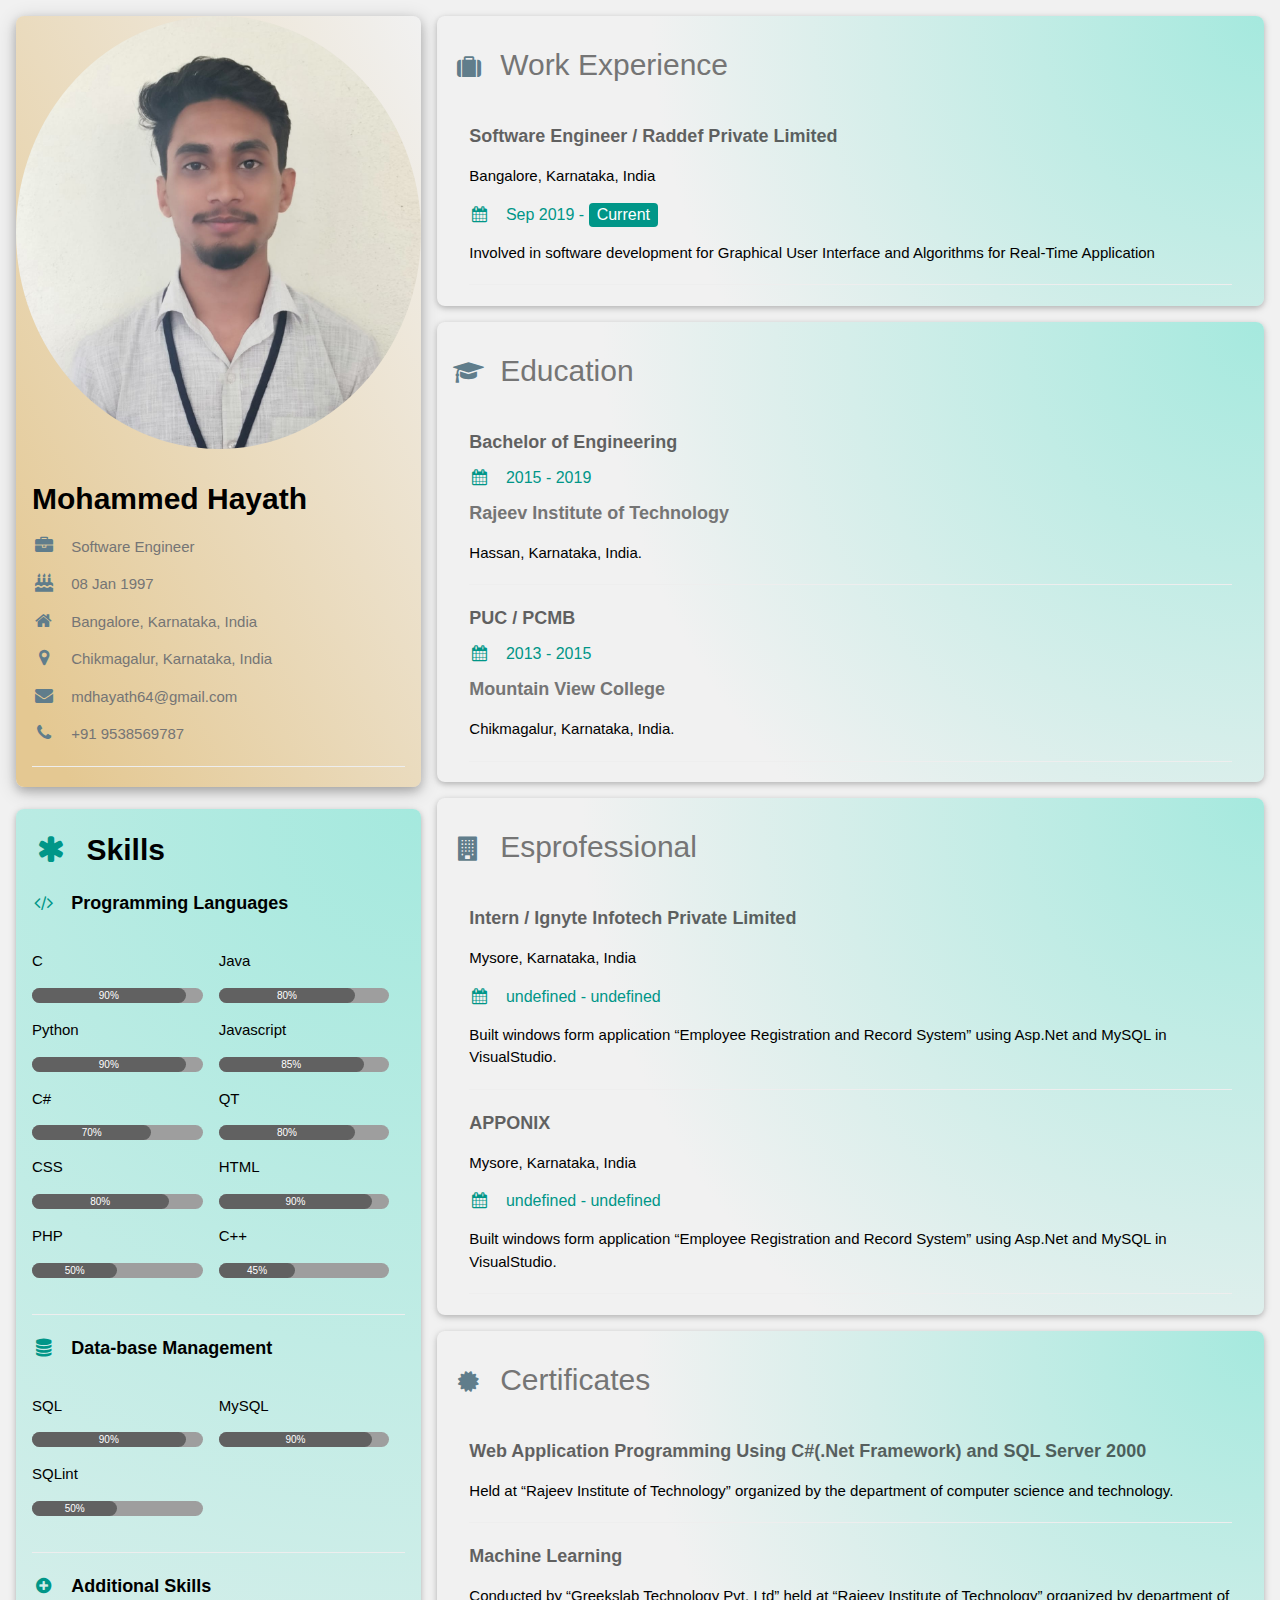
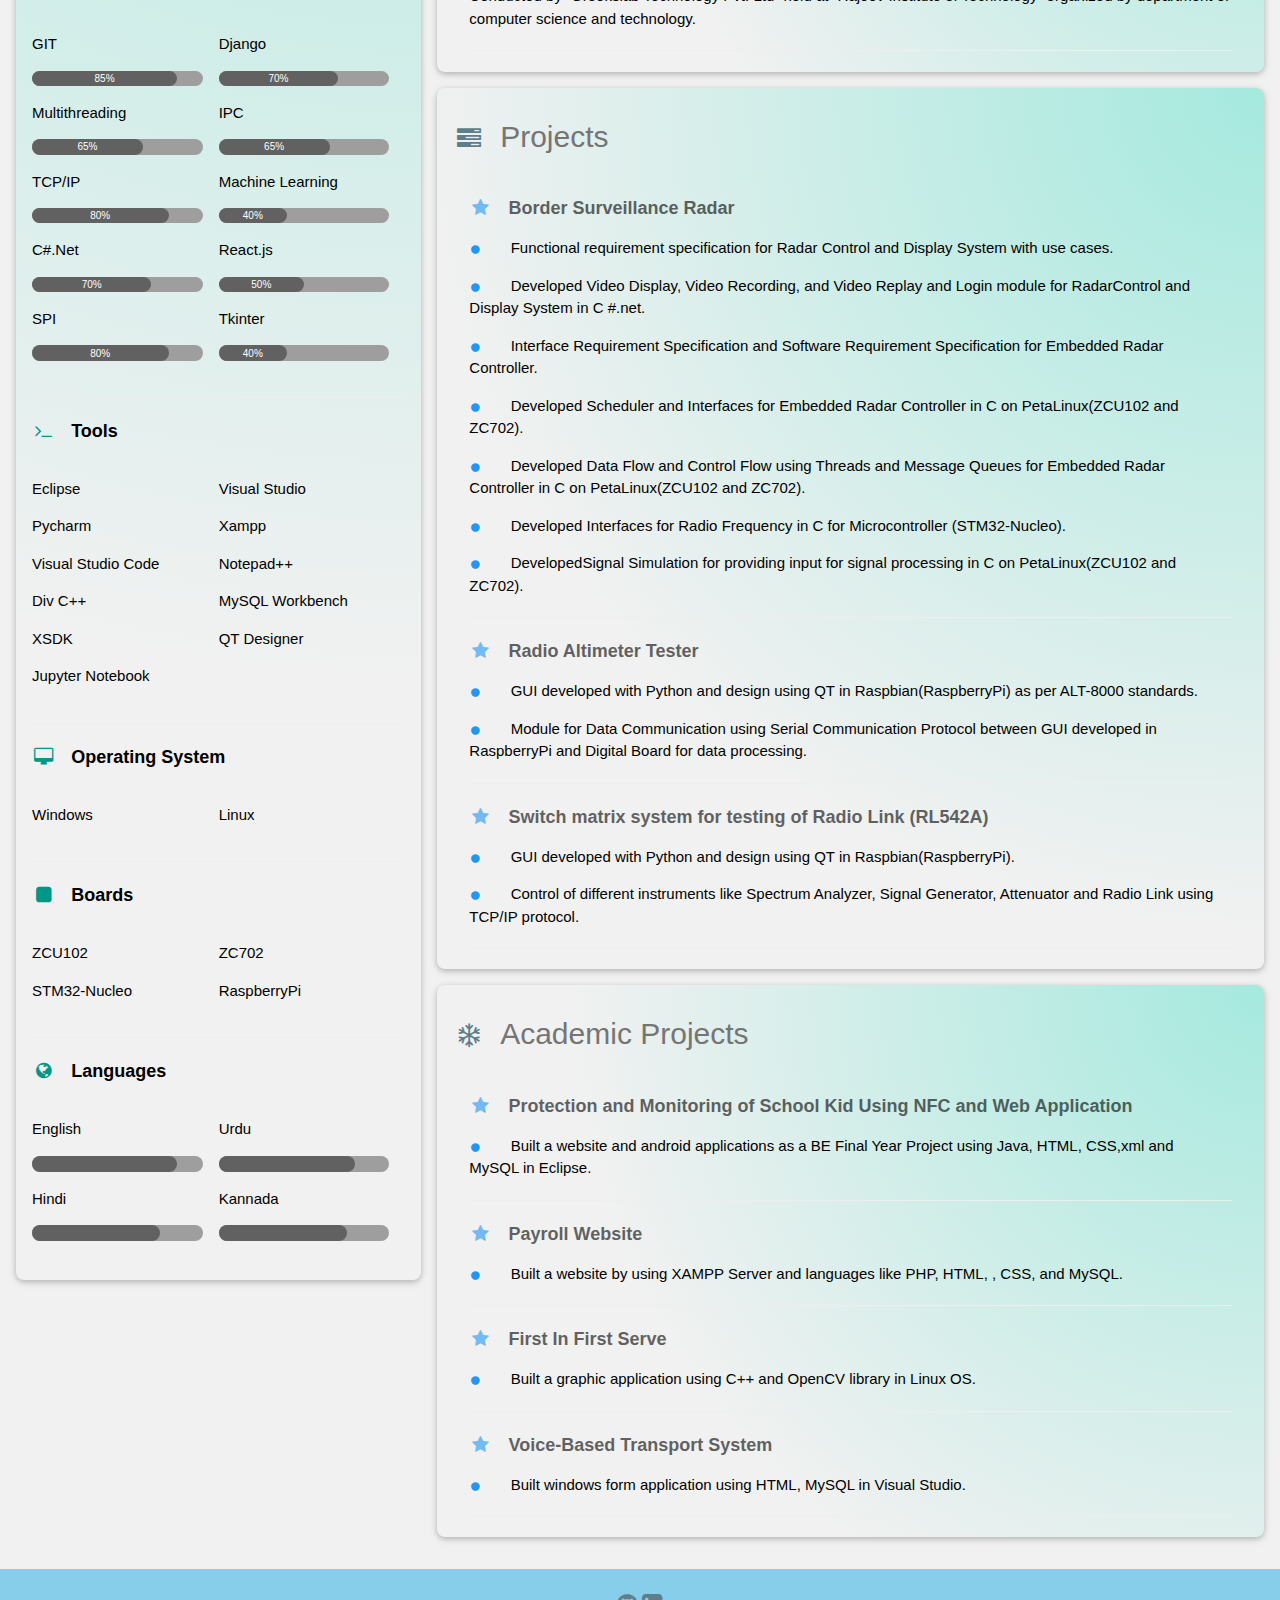
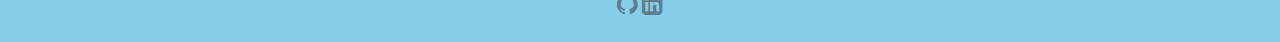
==== index.html @ 04650087 "responsive" ====
<!DOCTYPE html>
<html lang="en">
    <head>
        <title>Mohammed Hayath CV</title>
        <meta charset="UTF-8">
        <meta name="viewport" content="width=device-width, initial-scale=1">
        <link rel="stylesheet" href="https://www.w3schools.com/w3css/4/w3.css">
        <link rel='stylesheet' href='https://fonts.googleapis.com/css?family=Roboto'>
        <link rel="stylesheet" href="https://cdnjs.cloudflare.com/ajax/libs/font-awesome/4.7.0/css/font-awesome.min.css">
        <link rel="stylesheet" href="https://cdn.jsdelivr.net/npm/bootstrap@5.0.1/dist/css/bootstrap.min.css" integrity="sha384-+0n0xVW2eSR5OomGNYDnhzAbDsOXxcvSN1TPprVMTNDbiYZCxYbOOl7+AMvyTG2x" crossorigin="anonymous">
        <link href="https://cdn.jsdelivr.net/npm/bootstrap@5.0.0/dist/css/bootstrap.min.css" rel="stylesheet" integrity="sha384-wEmeIV1mKuiNpC+IOBjI7aAzPcEZeedi5yW5f2yOq55WWLwNGmvvx4Um1vskeMj0" crossorigin="anonymous">
        <script type="text/javascript" src="data.js"></script>
        <script type="text/javascript" src="cv.js"></script>
        <link rel="stylesheet" href="cv.css">
       
    </head>
    <body class="w3-light-grey">

        <!-- Page Container -->
          <div id="main-div" class="w3-content w3-margin-top" style="max-width:1400px;">
            
            <!-- The Grid -->
            <div class="w3-row-padding">
            
              <!-- Left Column -->
              <div class="w3-third ">
                    <div class="w3-round-large grad w3-text-grey w3-card-4 ">
                        <div class="w3-display-container ">
                                <img class="w3-circle" src="images/hayath.jpg" style="width:100%" alt="mohammed hayath image">
                        </div>
                        
                        <div class="w3-container w3-margin-top">
                                <div class="w3-text-black">
                                    <h2><b>Mohammed Hayath</b></h2>
                                </div>
                                
                                <p><i class="fa fa-briefcase fa-fw w3-margin-right w3-large w3-text-blue-grey"></i>Software Engineer</p>
                                <p><i class="fa fa-birthday-cake fa-fw w3-margin-right w3-large w3-text-blue-grey"></i>08 Jan 1997</p>
                                <p><i class="fa fa-home fa-fw w3-margin-right w3-large w3-text-blue-grey"></i>Bangalore, Karnataka, India</p>
                                <p><i class="fa fa-map-marker fa-fw w3-margin-right w3-large w3-text-blue-grey"></i>Chikmagalur, Karnataka, India</p>
                                <p><i class="fa fa-envelope fa-fw w3-margin-right w3-large w3-text-blue-grey"></i><a class="w3-text-grey" href = "mailto: mdhayath64@gmail.com">mdhayath64@gmail.com</a></p>
                                <p><i class="fa fa-phone fa-fw w3-margin-right w3-large w3-text-blue-grey"></i><a class="w3-text-grey" href="tel:+919538569787">+91 9538569787</a></p>
                                <hr>
                                
                                
                        </div>
                    </div>
                    <br>
                    <div class="w3-round-large w3-container w3-card grad-top-right-blue w3-margin-bottom" id="left-coloumn">
                            
                    </div>
                    
              <!-- End Left Column -->
              </div>
        
              <!-- Right Column -->
              <div id="right-column" class="w3-twothird ">

              <!-- End Right Column -->
              </div>
              
            <!-- End Grid -->
            </div>
            
            <!-- End Page Container -->
          </div>
        
          <footer class="w3-container w3-light-blue w3-center w3-margin-top">
          </br>
            <!-- <i class="fa fa-facebook-official w3-hover-opacity"></i>
            <i class="fa fa-instagram w3-hover-opacity"></i>
            <i class="fa fa-snapchat w3-hover-opacity"></i>
            <i class="fa fa-pinterest-p w3-hover-opacity"></i>
            <i class="fa fa-twitter w3-hover-opacity"></i> -->
            <a class="fa fa-github w3-hover-opacity w3-xlarge w3-text-blue-grey" href="https://github.com/mdhayath64" target="_blank"></a>
            <a class="fa fa-linkedin-square w3-hover-opacity w3-xlarge w3-text-blue-grey" href="https://www.linkedin.com/in/mdhayath64/" target="_blank"></a>
            <br>
            <br>
          </footer>
        
        </body>
</html>
---- cv.css ----
.zero-space{
  margin: 0%;
  padding: 0%;
}
.grad {
  background: linear-gradient(to top right, #e4c892 7%, rgba(255,0,0,0) 100%) no-repeat;

}
.grad-top-right-blue{
  background-image: radial-gradient(
                      circle at top right,
                      #a5e9de ,
                      rgba(255,0,0,0) 70%
                    );
}
a:link {
  text-decoration: none;
}

a:visited {
  text-decoration: none;
}

a:hover {
  text-decoration: underline;
  opacity: 55%;
}

a:active {
  text-decoration: underline;
}
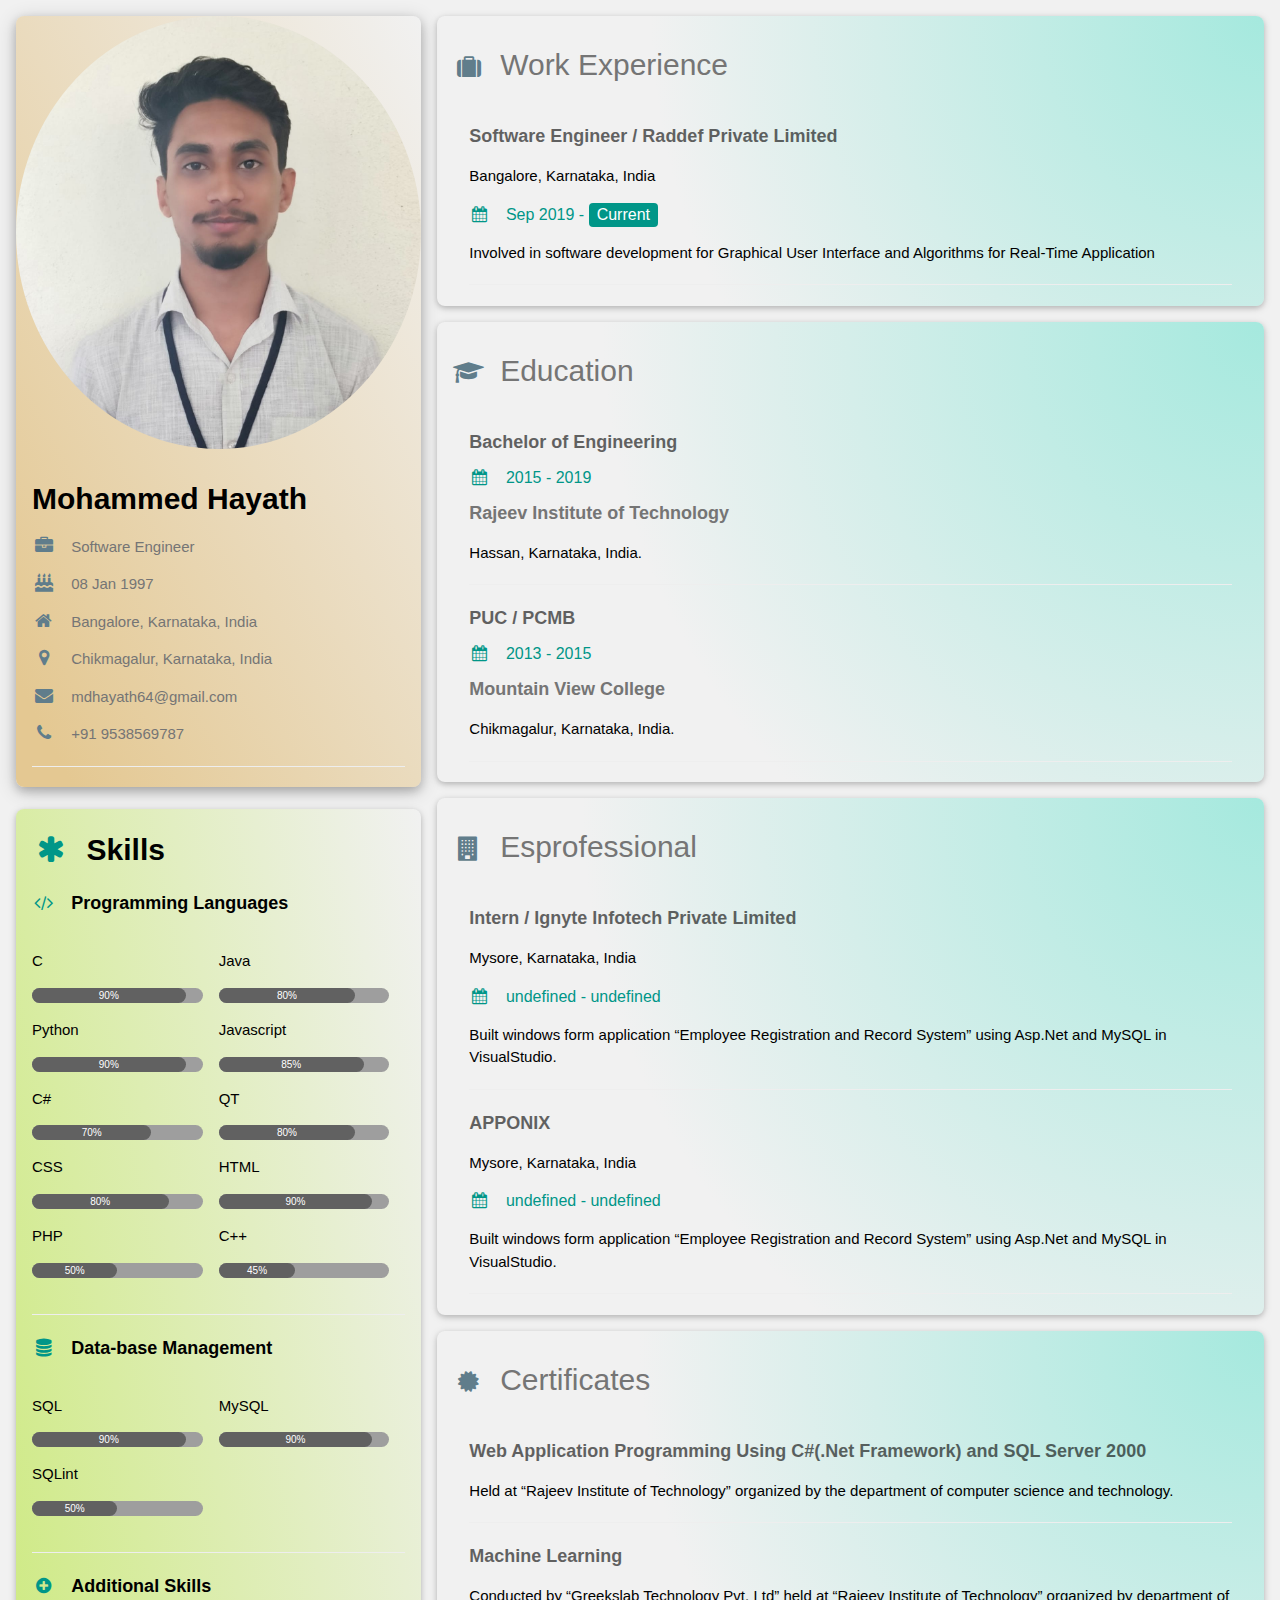
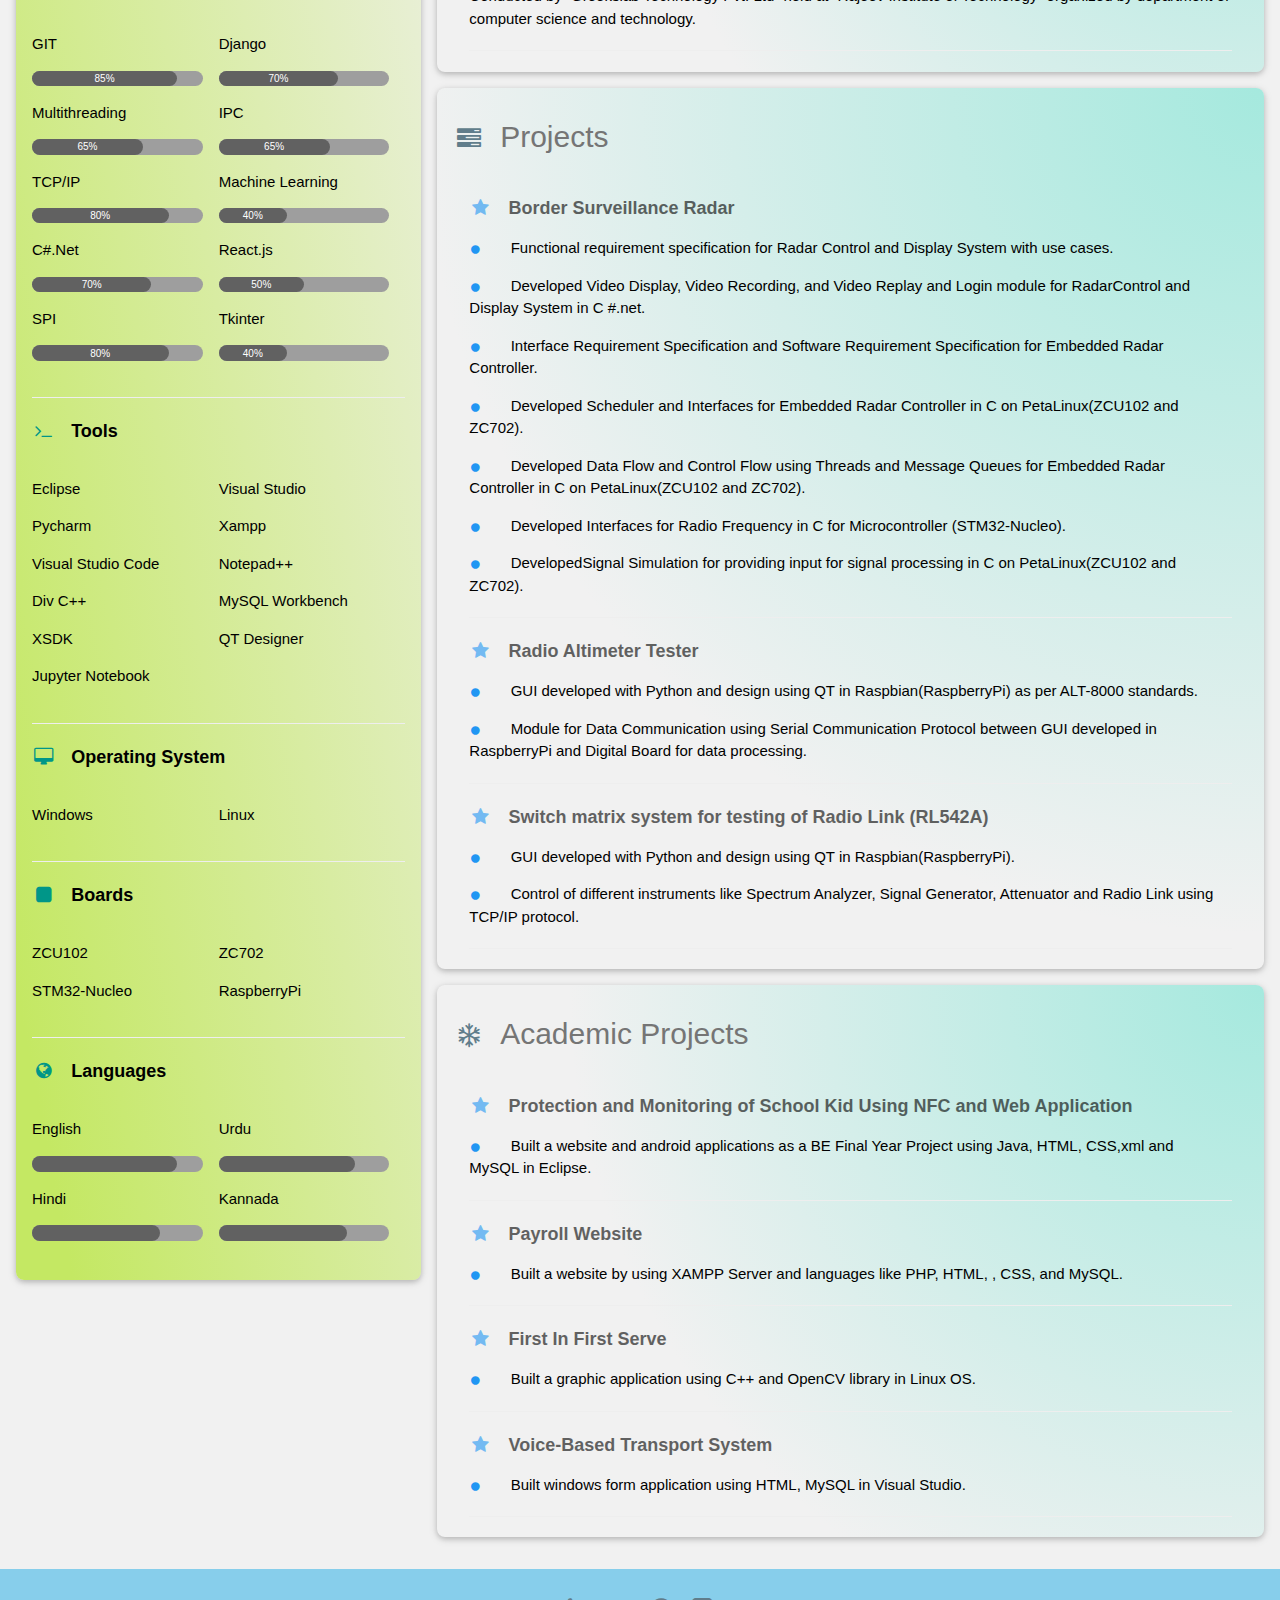
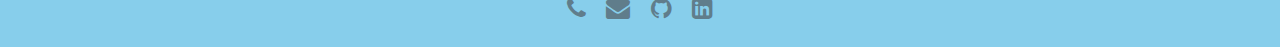
==== commit a82c4d89: "v1" ====
--- a/index.html
+++ b/index.html
@@ -46,7 +46,7 @@
                         </div>
                     </div>
                     <br>
-                    <div class="w3-round-large w3-container w3-card grad-top-right-blue w3-margin-bottom" id="left-coloumn">
+                    <div class="w3-round-large w3-container w3-card grad1 w3-margin-bottom" id="left-coloumn">
                             
                     </div>
                     
@@ -72,8 +72,11 @@
             <i class="fa fa-snapchat w3-hover-opacity"></i>
             <i class="fa fa-pinterest-p w3-hover-opacity"></i>
             <i class="fa fa-twitter w3-hover-opacity"></i> -->
-            <a class="fa fa-github w3-hover-opacity w3-xlarge w3-text-blue-grey" href="https://github.com/mdhayath64" target="_blank"></a>
-            <a class="fa fa-linkedin-square w3-hover-opacity w3-xlarge w3-text-blue-grey" href="https://www.linkedin.com/in/mdhayath64/" target="_blank"></a>
+            
+            <a class="fa fa-phone w3-hover-opacity w3-xlarge w3-text-blue-grey w3-padding-small" href="tel:+919538569787" target="_blank"></a>
+            <a class="fa fa-envelope w3-hover-opacity w3-xlarge w3-text-blue-grey w3-padding-small" href = "mailto: mdhayath64@gmail.com" target="_blank"></a>
+            <a class="fa fa-github w3-hover-opacity w3-xlarge w3-text-blue-grey w3-padding-small" href="https://github.com/mdhayath64" target="_blank"></a>
+            <a class="fa fa-linkedin-square w3-hover-opacity w3-xlarge w3-text-blue-grey w3-padding-small" href="https://www.linkedin.com/in/mdhayath64/" target="_blank"></a>
             <br>
             <br>
           </footer>
--- a/cv.css
+++ b/cv.css
@@ -13,6 +13,12 @@
                       rgba(255,0,0,0) 70%
                     );
 }
+
+.grad1 {
+  background: linear-gradient(to top right, #c4e863 7%, rgba(255,0,0,0) 100%) no-repeat;
+
+}
+
 a:link {
   text-decoration: none;
 }
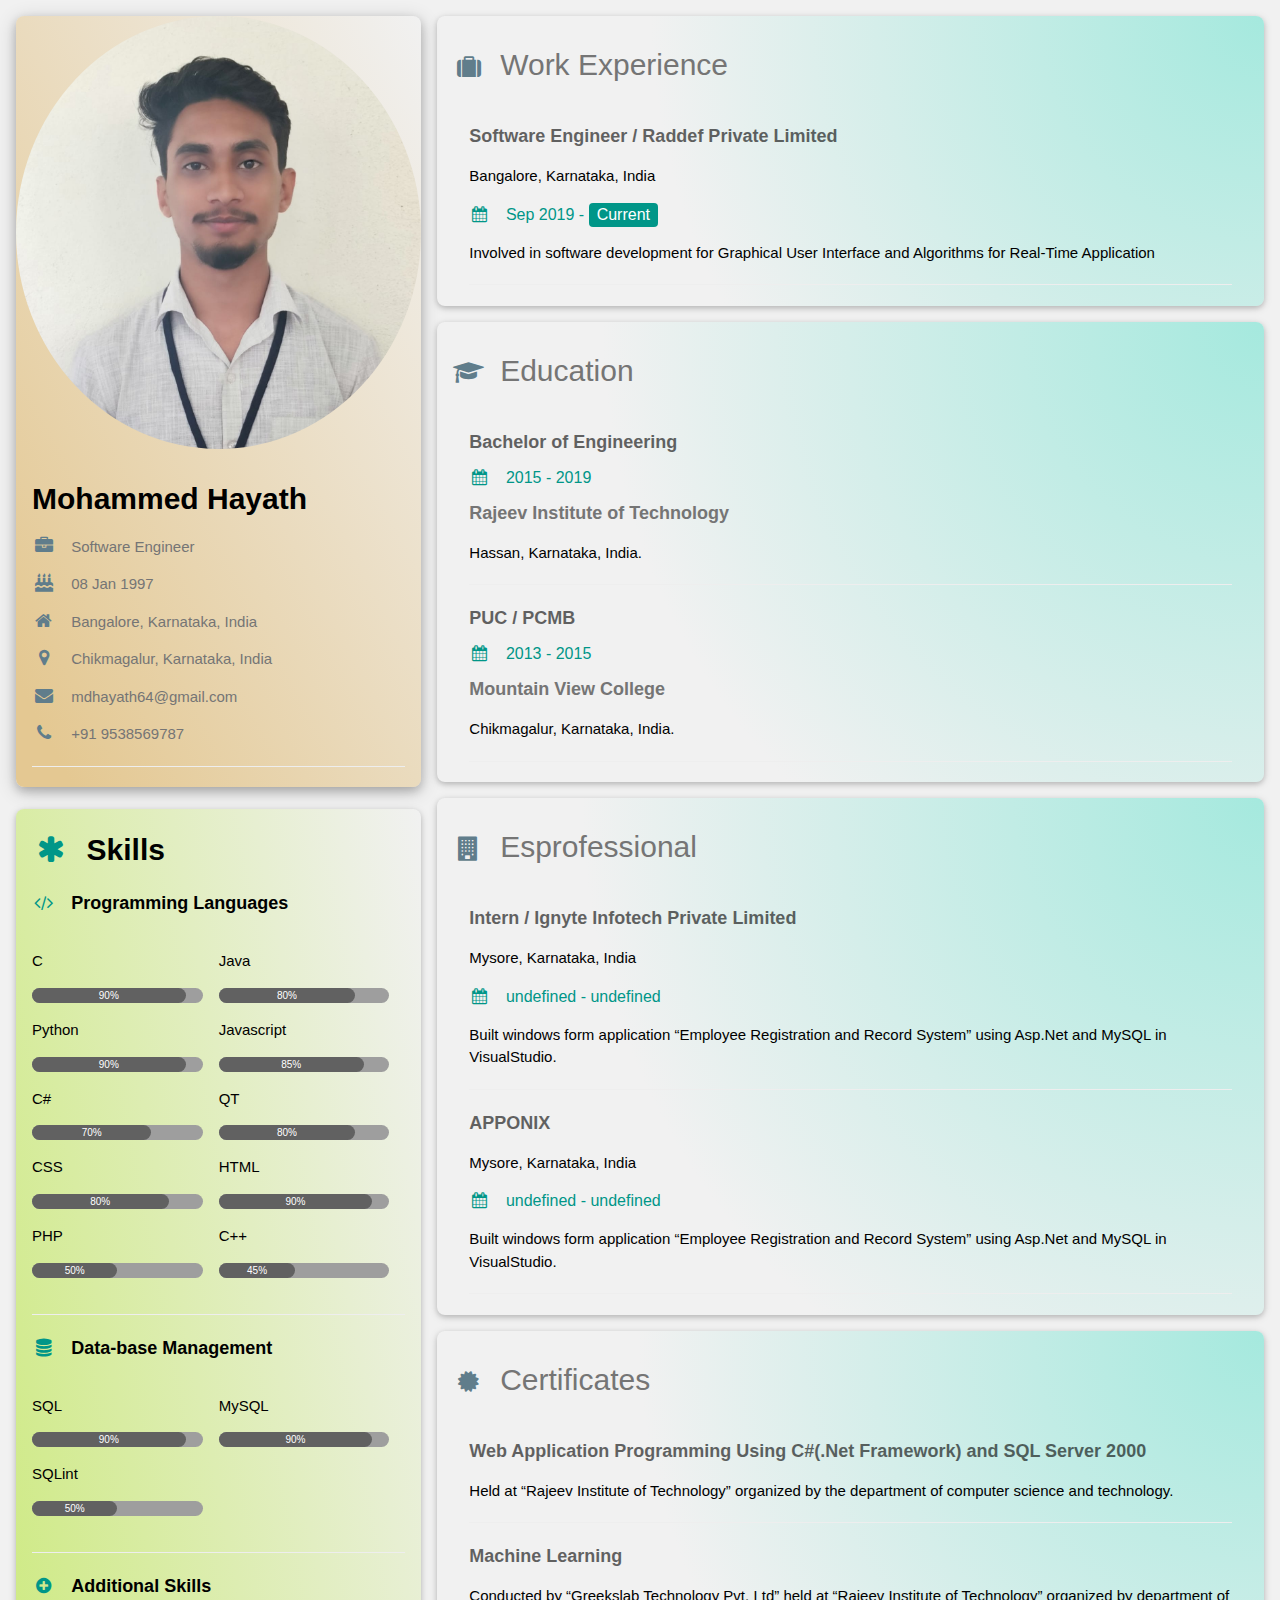
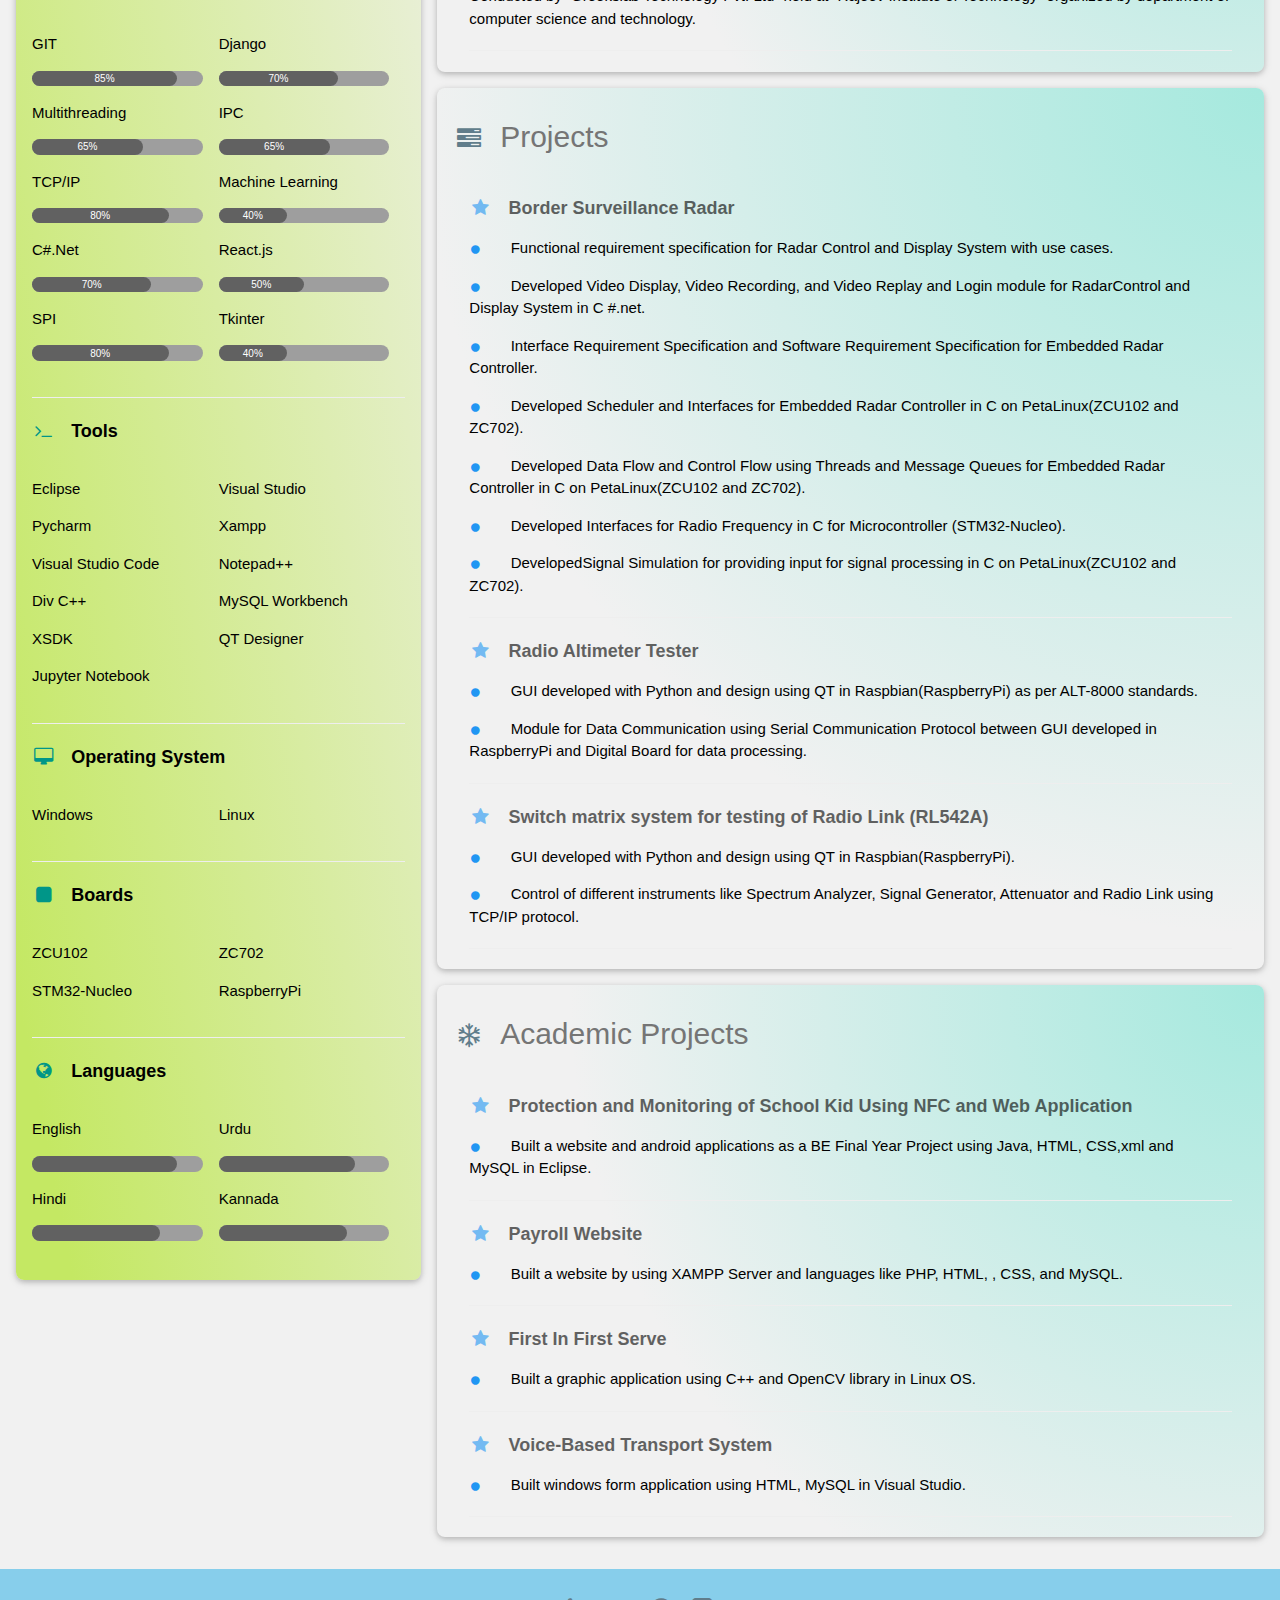
==== commit f7ac00f3: "v1.01" ====
--- a/index.html
+++ b/index.html
@@ -78,7 +78,6 @@
             <a class="fa fa-github w3-hover-opacity w3-xlarge w3-text-blue-grey w3-padding-small" href="https://github.com/mdhayath64" target="_blank"></a>
             <a class="fa fa-linkedin-square w3-hover-opacity w3-xlarge w3-text-blue-grey w3-padding-small" href="https://www.linkedin.com/in/mdhayath64/" target="_blank"></a>
             <br>
-            <br>
           </footer>
         
         </body>
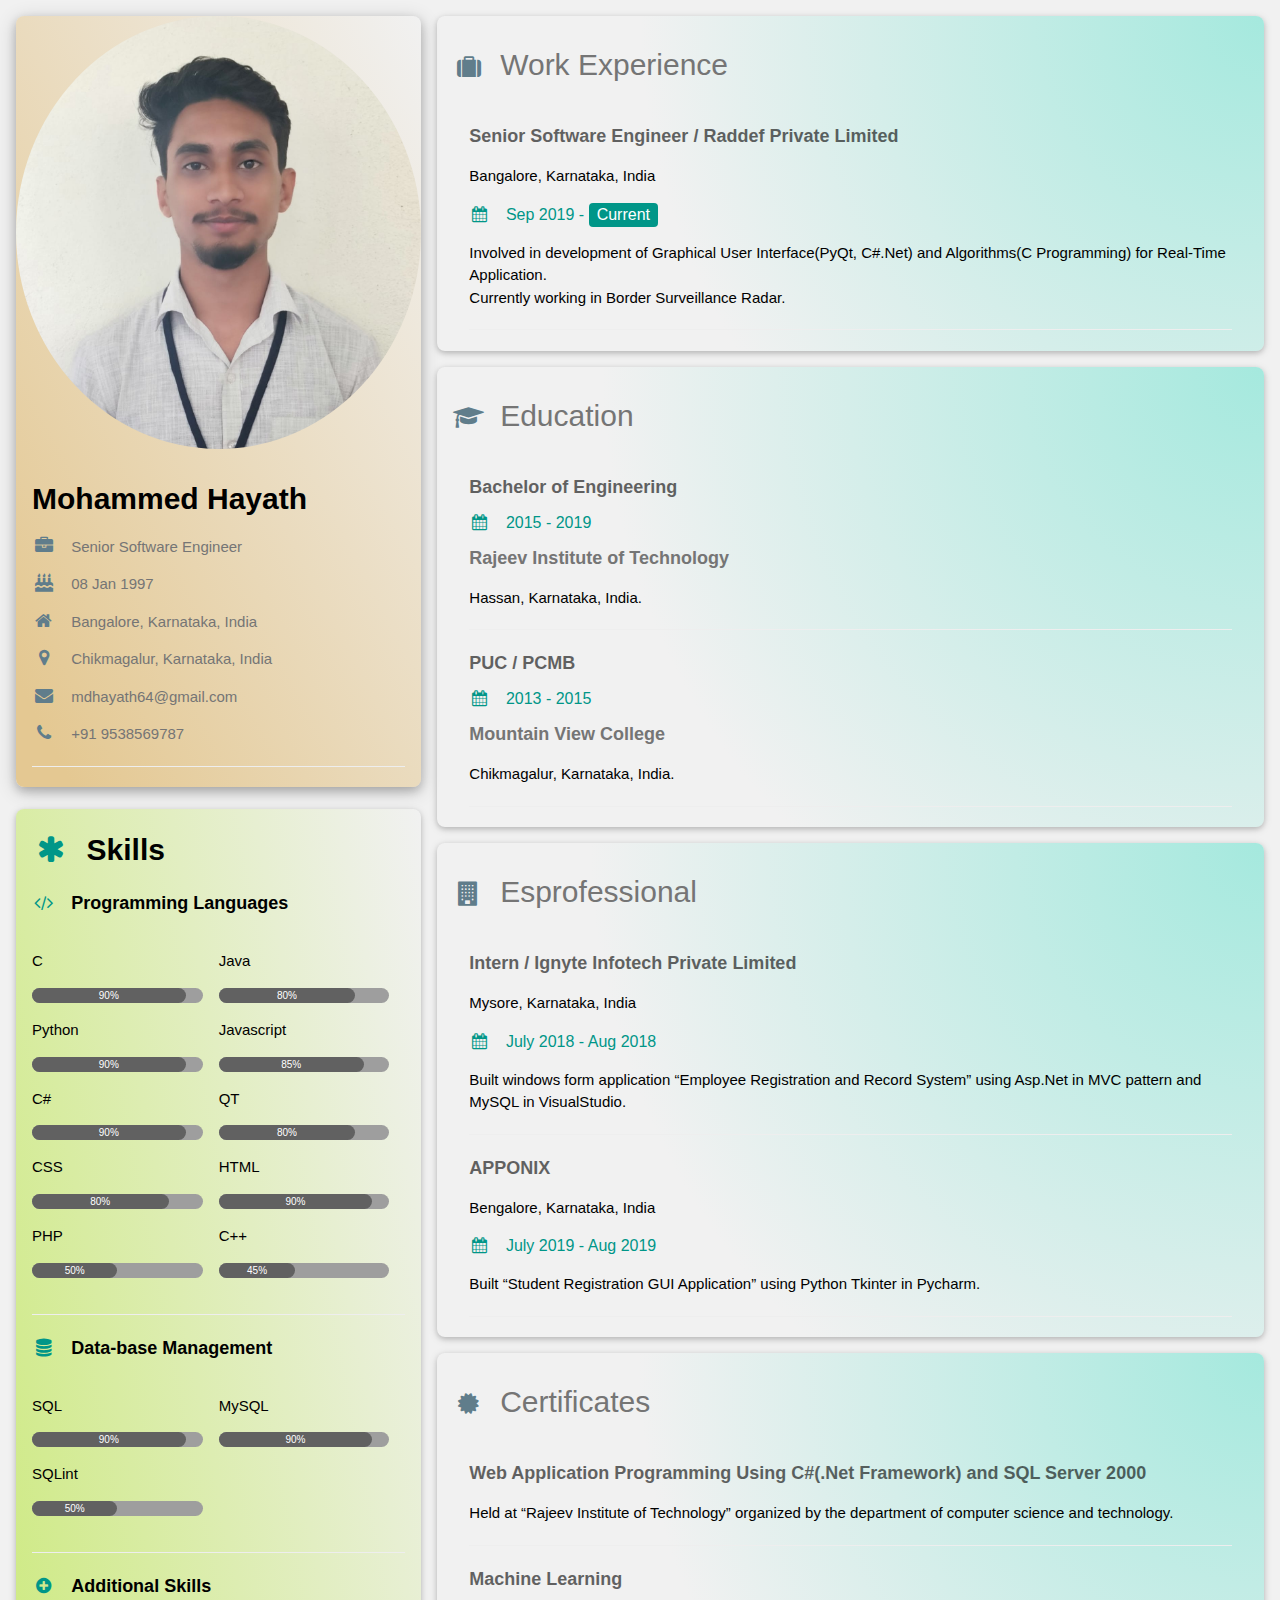
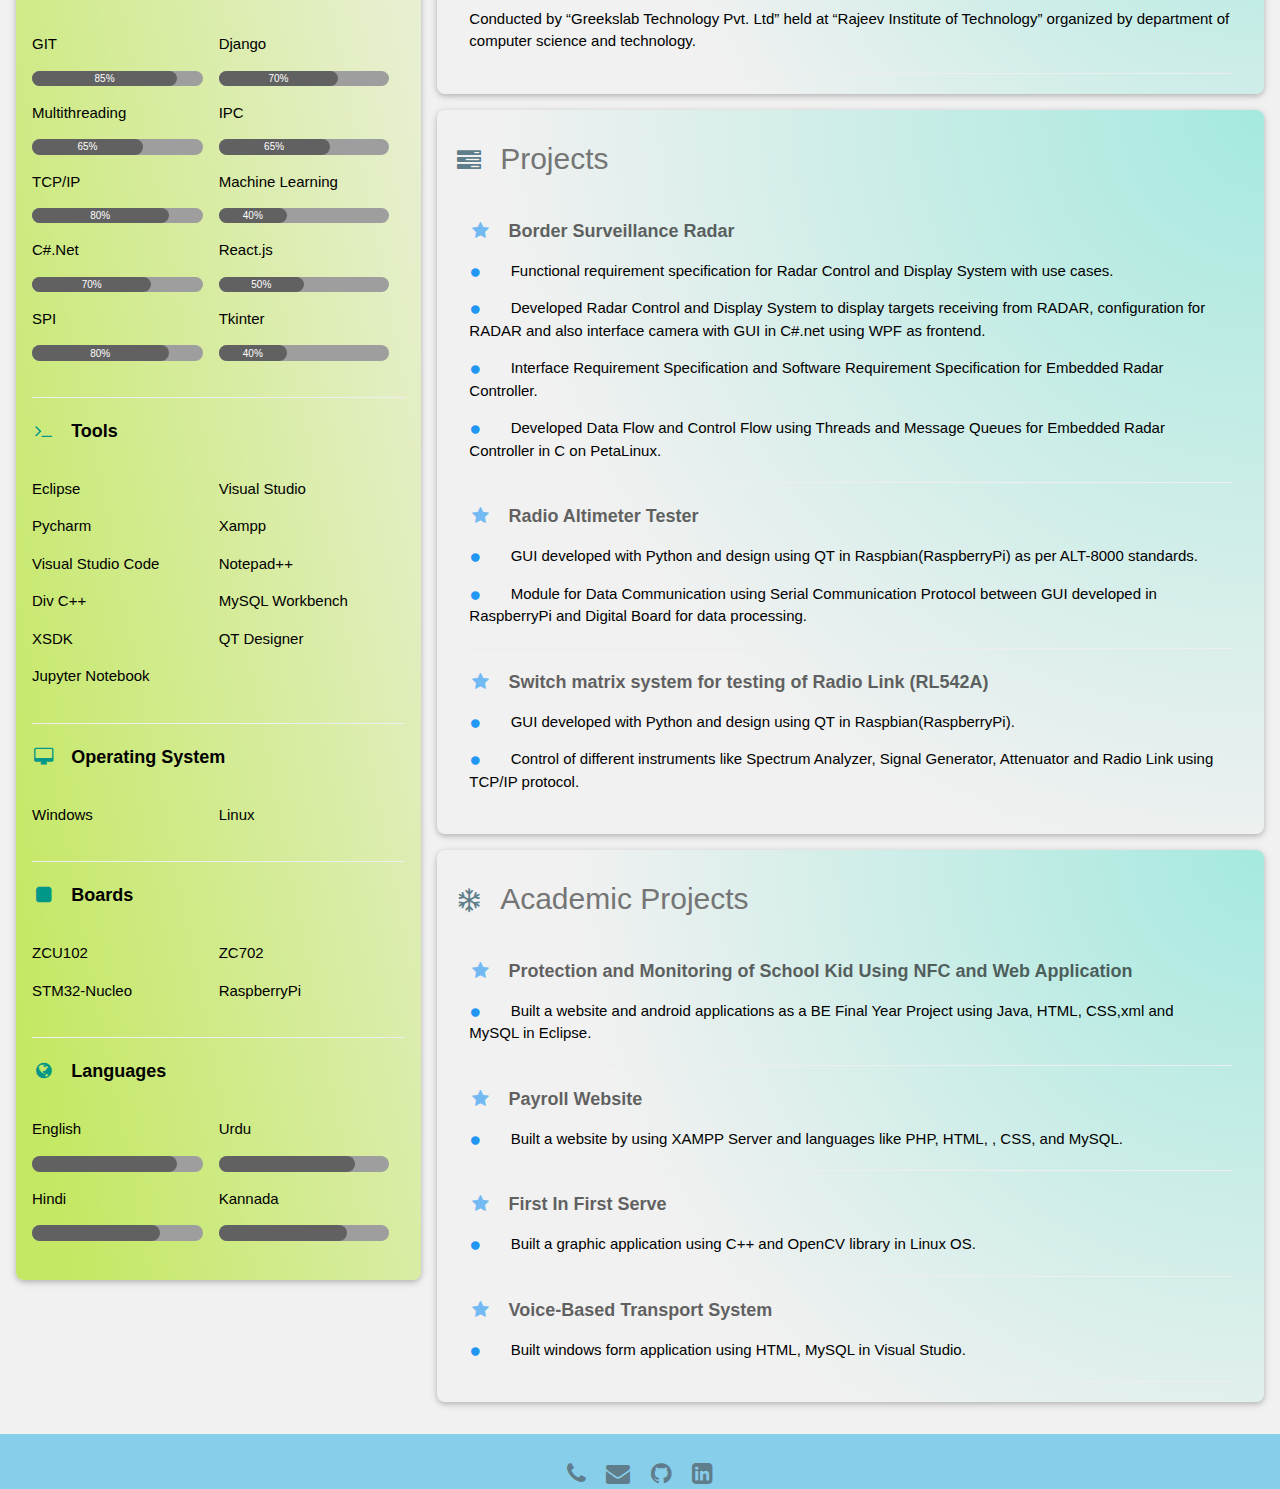
==== commit b83cb93b: "senior below name" ====
--- a/index.html
+++ b/index.html
@@ -34,15 +34,13 @@
                                     <h2><b>Mohammed Hayath</b></h2>
                                 </div>
                                 
-                                <p><i class="fa fa-briefcase fa-fw w3-margin-right w3-large w3-text-blue-grey"></i>Software Engineer</p>
+                                <p><i class="fa fa-briefcase fa-fw w3-margin-right w3-large w3-text-blue-grey"></i>Senior Software Engineer</p>
                                 <p><i class="fa fa-birthday-cake fa-fw w3-margin-right w3-large w3-text-blue-grey"></i>08 Jan 1997</p>
                                 <p><i class="fa fa-home fa-fw w3-margin-right w3-large w3-text-blue-grey"></i>Bangalore, Karnataka, India</p>
                                 <p><i class="fa fa-map-marker fa-fw w3-margin-right w3-large w3-text-blue-grey"></i>Chikmagalur, Karnataka, India</p>
                                 <p><i class="fa fa-envelope fa-fw w3-margin-right w3-large w3-text-blue-grey"></i><a class="w3-text-grey" href = "mailto: mdhayath64@gmail.com">mdhayath64@gmail.com</a></p>
                                 <p><i class="fa fa-phone fa-fw w3-margin-right w3-large w3-text-blue-grey"></i><a class="w3-text-grey" href="tel:+919538569787">+91 9538569787</a></p>
                                 <hr>
-                                
-                                
                         </div>
                     </div>
                     <br>
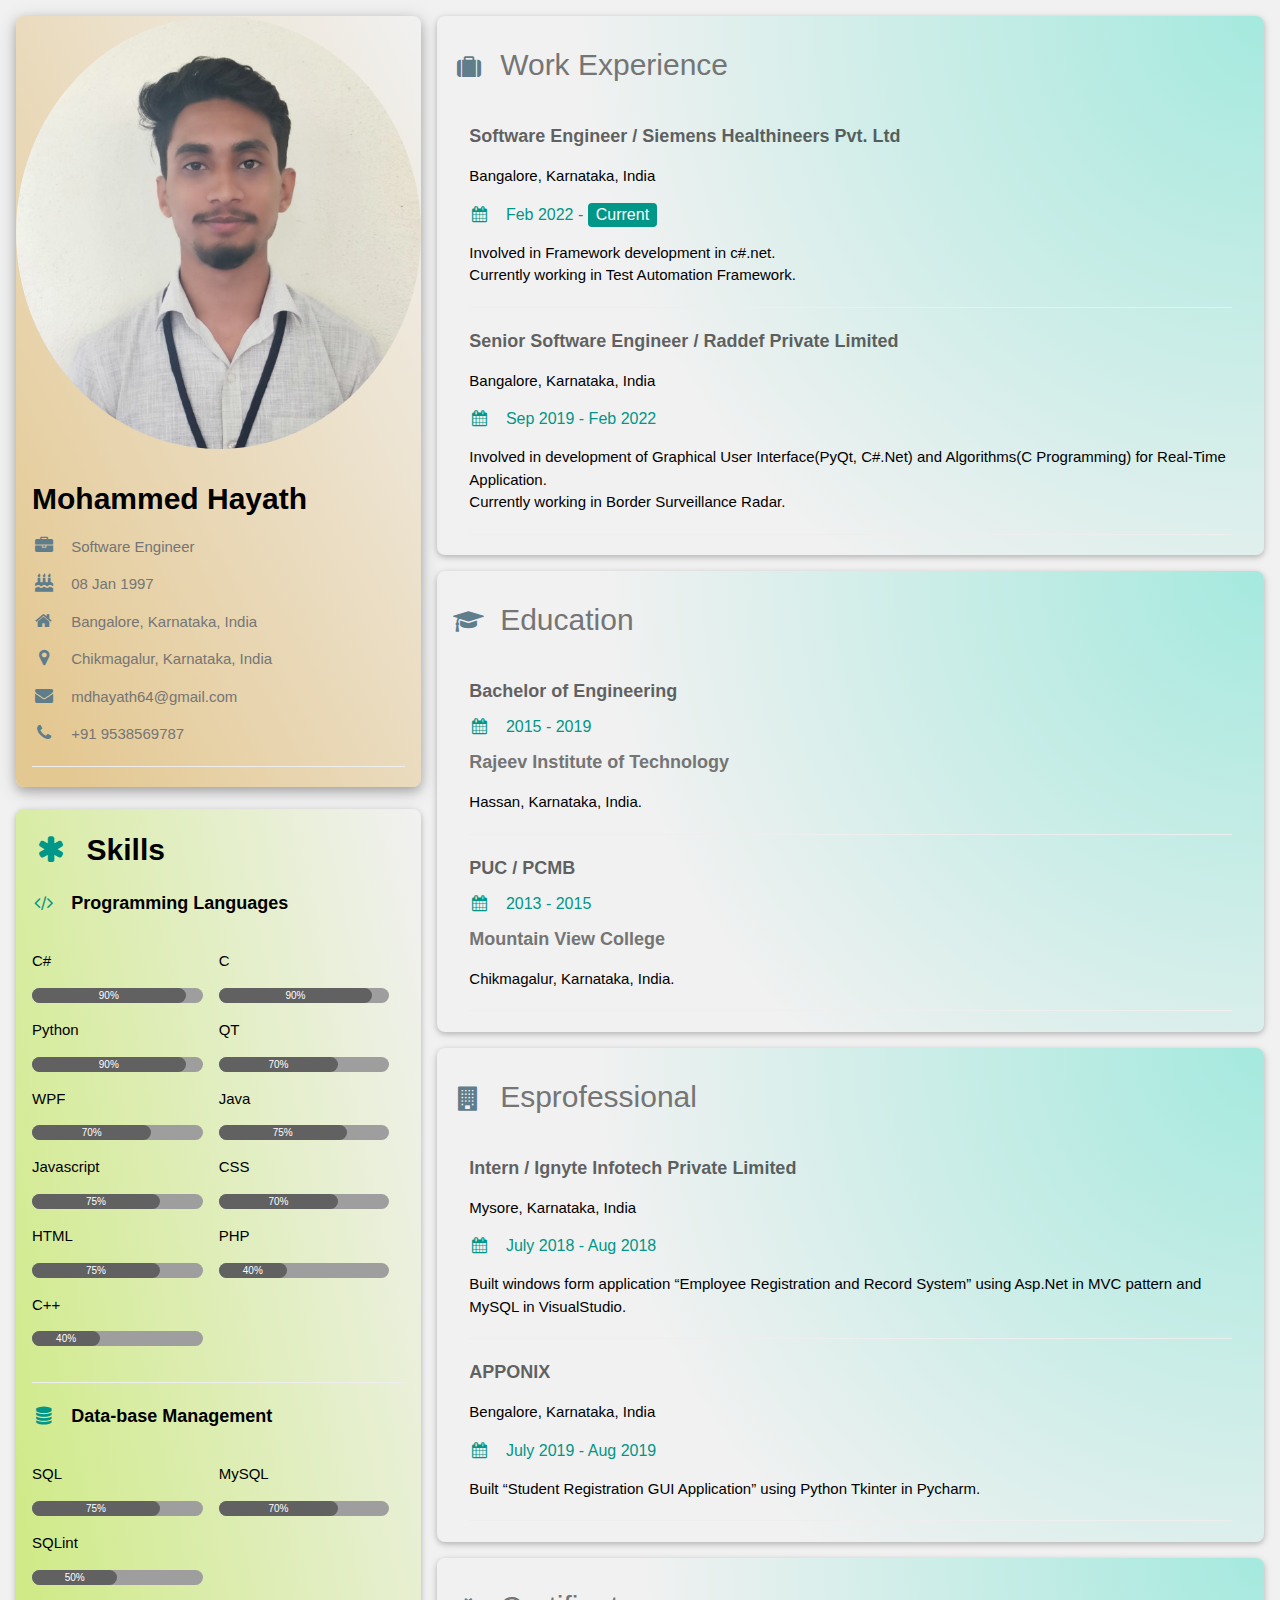
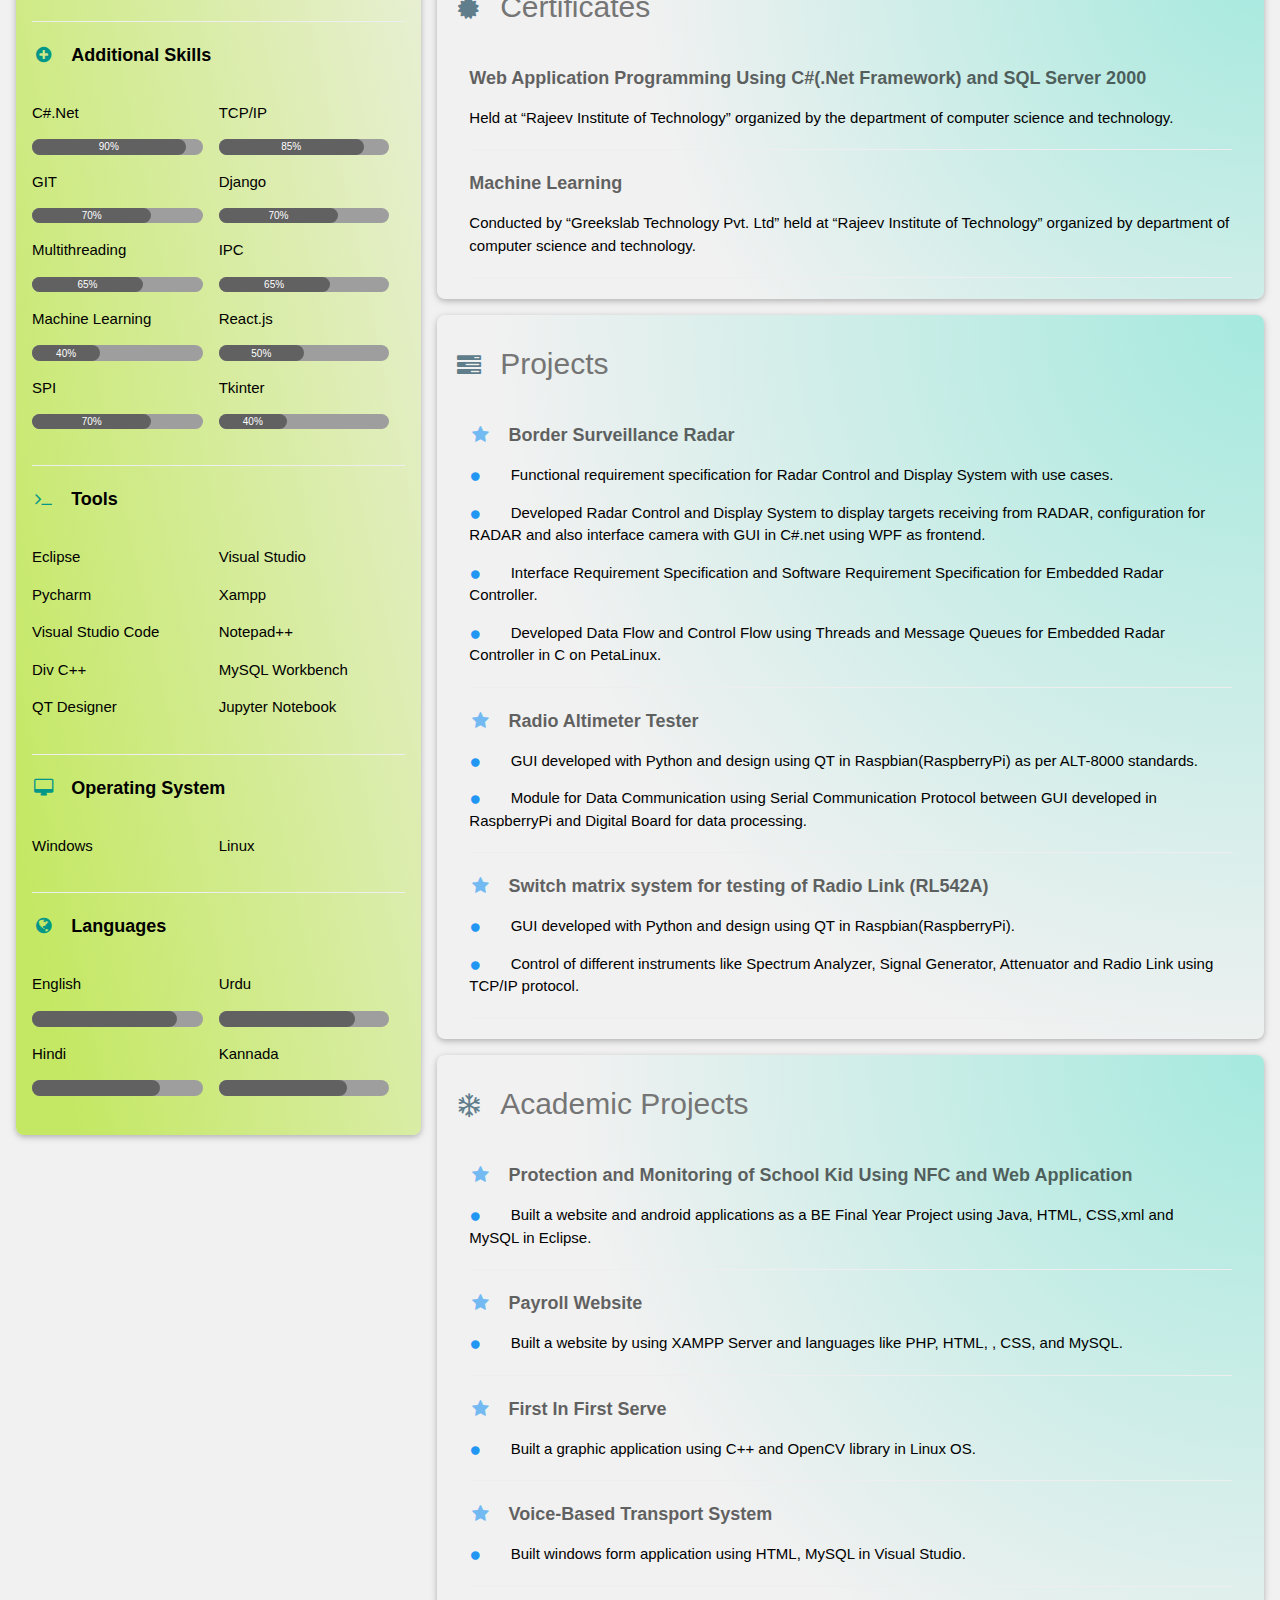
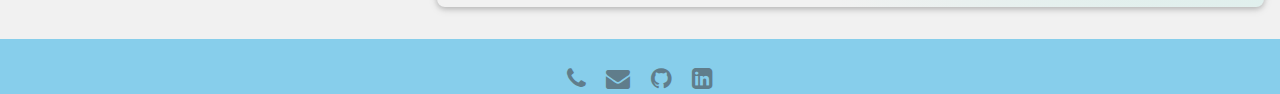
==== commit 9eb15efe: "added siemens" ====
--- a/index.html
+++ b/index.html
@@ -34,7 +34,7 @@
                                     <h2><b>Mohammed Hayath</b></h2>
                                 </div>
                                 
-                                <p><i class="fa fa-briefcase fa-fw w3-margin-right w3-large w3-text-blue-grey"></i>Senior Software Engineer</p>
+                                <p><i class="fa fa-briefcase fa-fw w3-margin-right w3-large w3-text-blue-grey"></i>Software Engineer</p>
                                 <p><i class="fa fa-birthday-cake fa-fw w3-margin-right w3-large w3-text-blue-grey"></i>08 Jan 1997</p>
                                 <p><i class="fa fa-home fa-fw w3-margin-right w3-large w3-text-blue-grey"></i>Bangalore, Karnataka, India</p>
                                 <p><i class="fa fa-map-marker fa-fw w3-margin-right w3-large w3-text-blue-grey"></i>Chikmagalur, Karnataka, India</p>
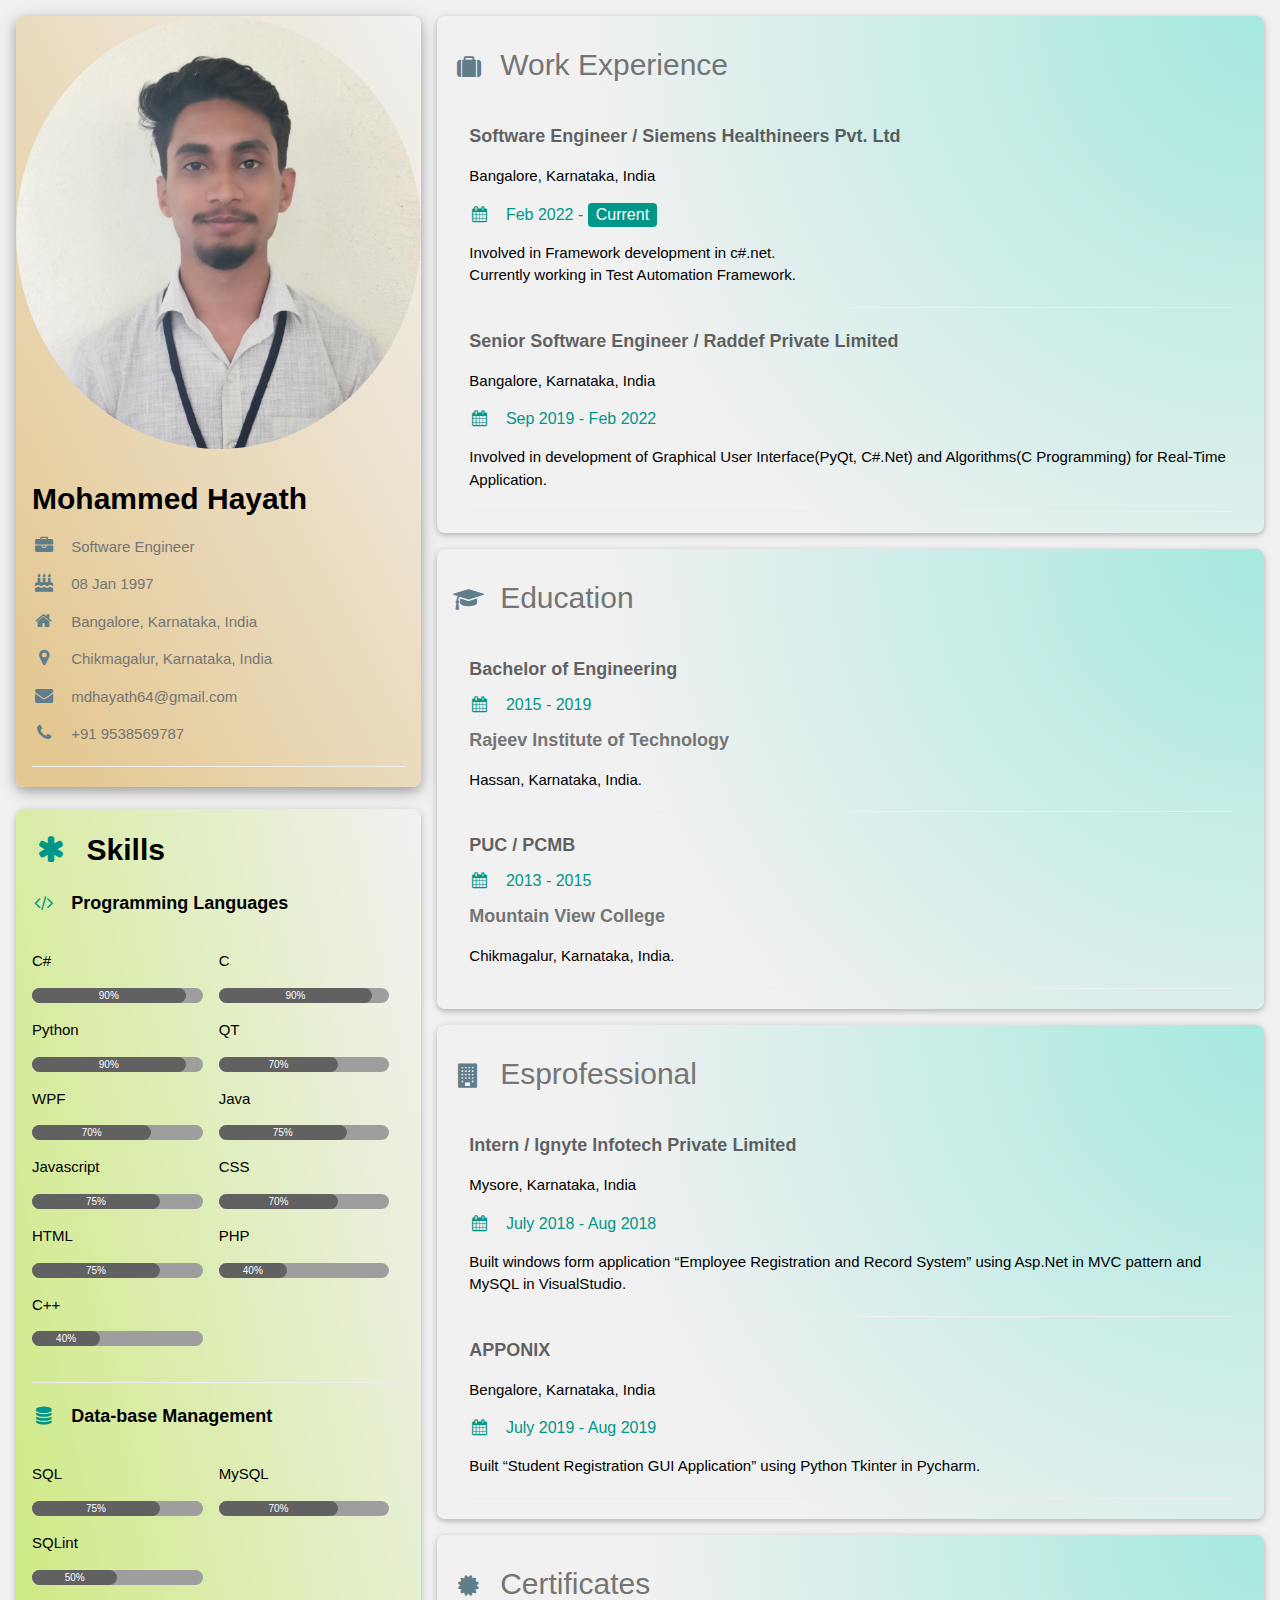
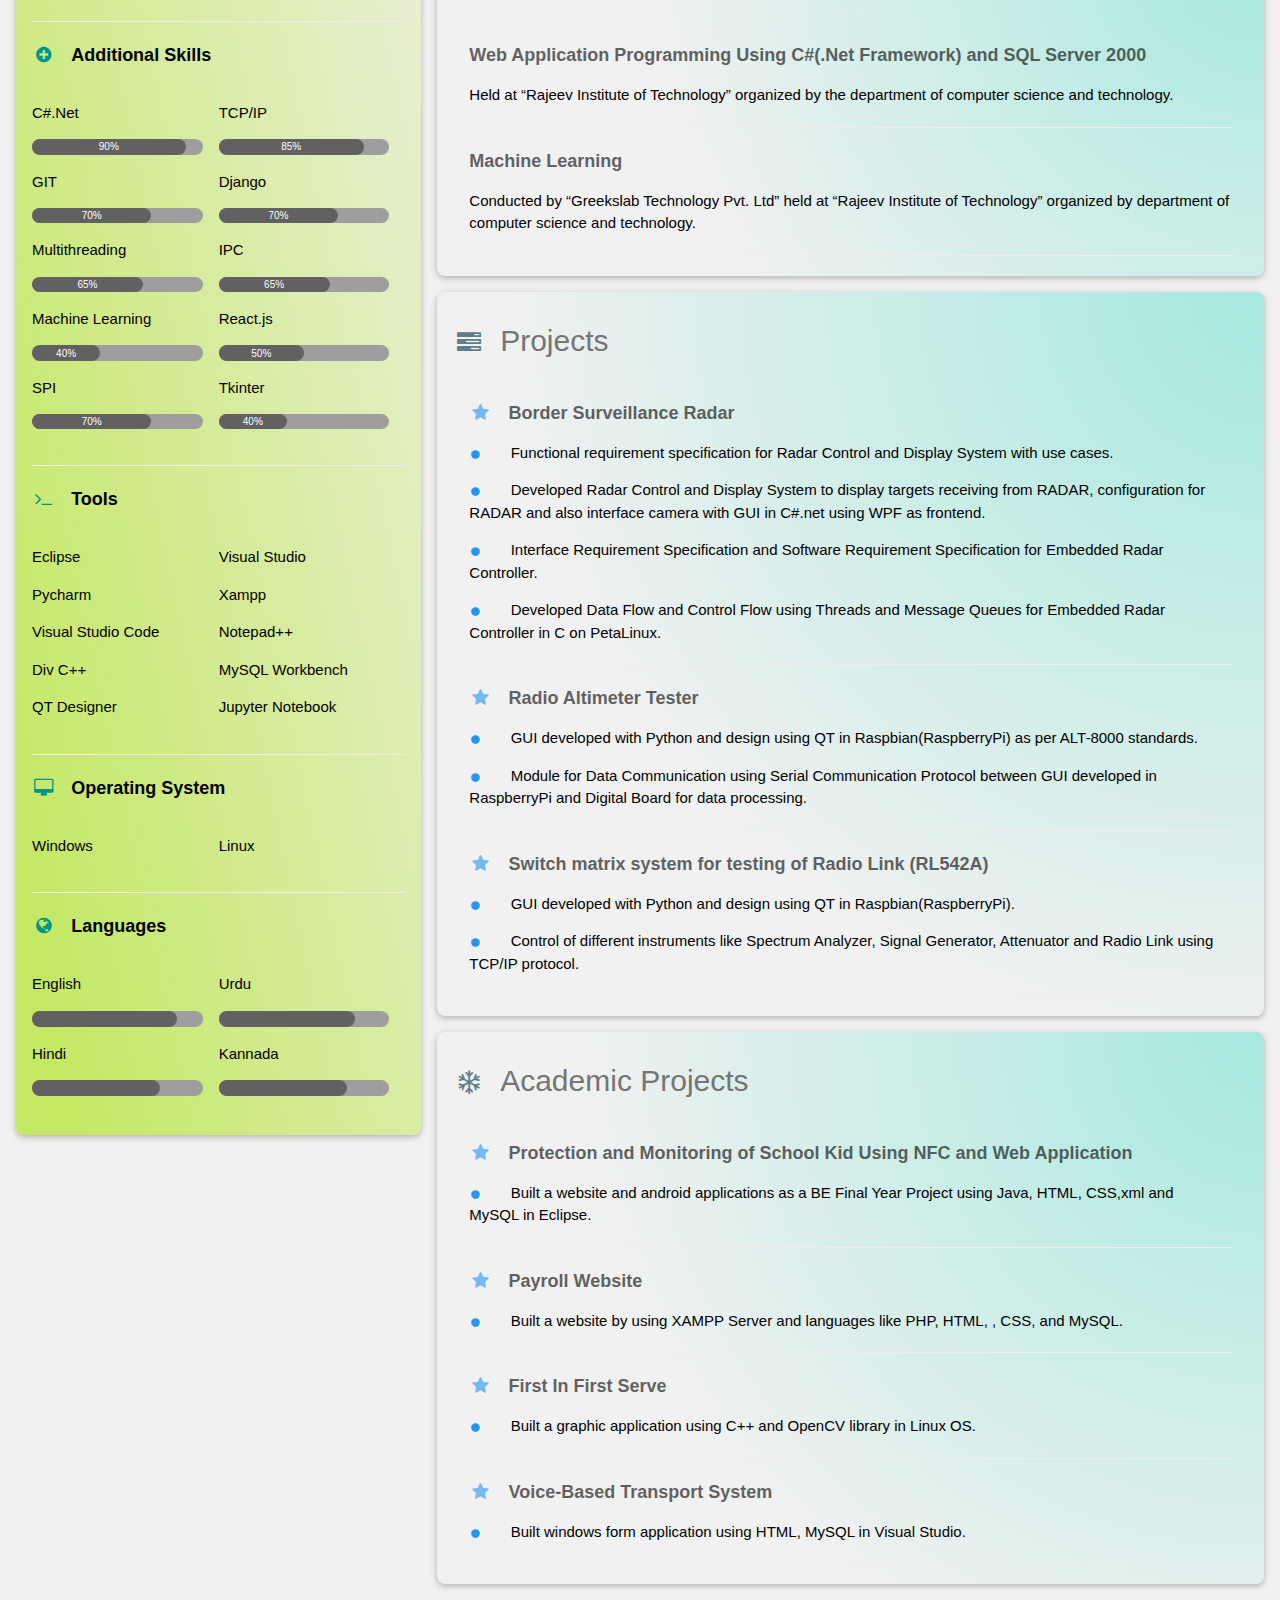
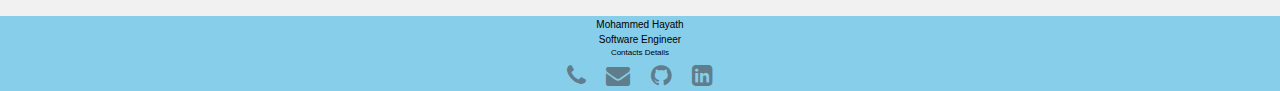
==== commit a248c75d: "added foot details" ====
--- a/index.html
+++ b/index.html
@@ -64,7 +64,10 @@
           </div>
         
           <footer class="w3-container w3-light-blue w3-center w3-margin-top">
-          </br>
+          
+            <p style="font-size: 10px; margin: 0%; padding: 0%;">Mohammed Hayath </br> Software Engineer</p>
+            <p style="font-size: 8px; margin: 0%; padding: 0%;">Contacts Details</p>
+            
             <!-- <i class="fa fa-facebook-official w3-hover-opacity"></i>
             <i class="fa fa-instagram w3-hover-opacity"></i>
             <i class="fa fa-snapchat w3-hover-opacity"></i>
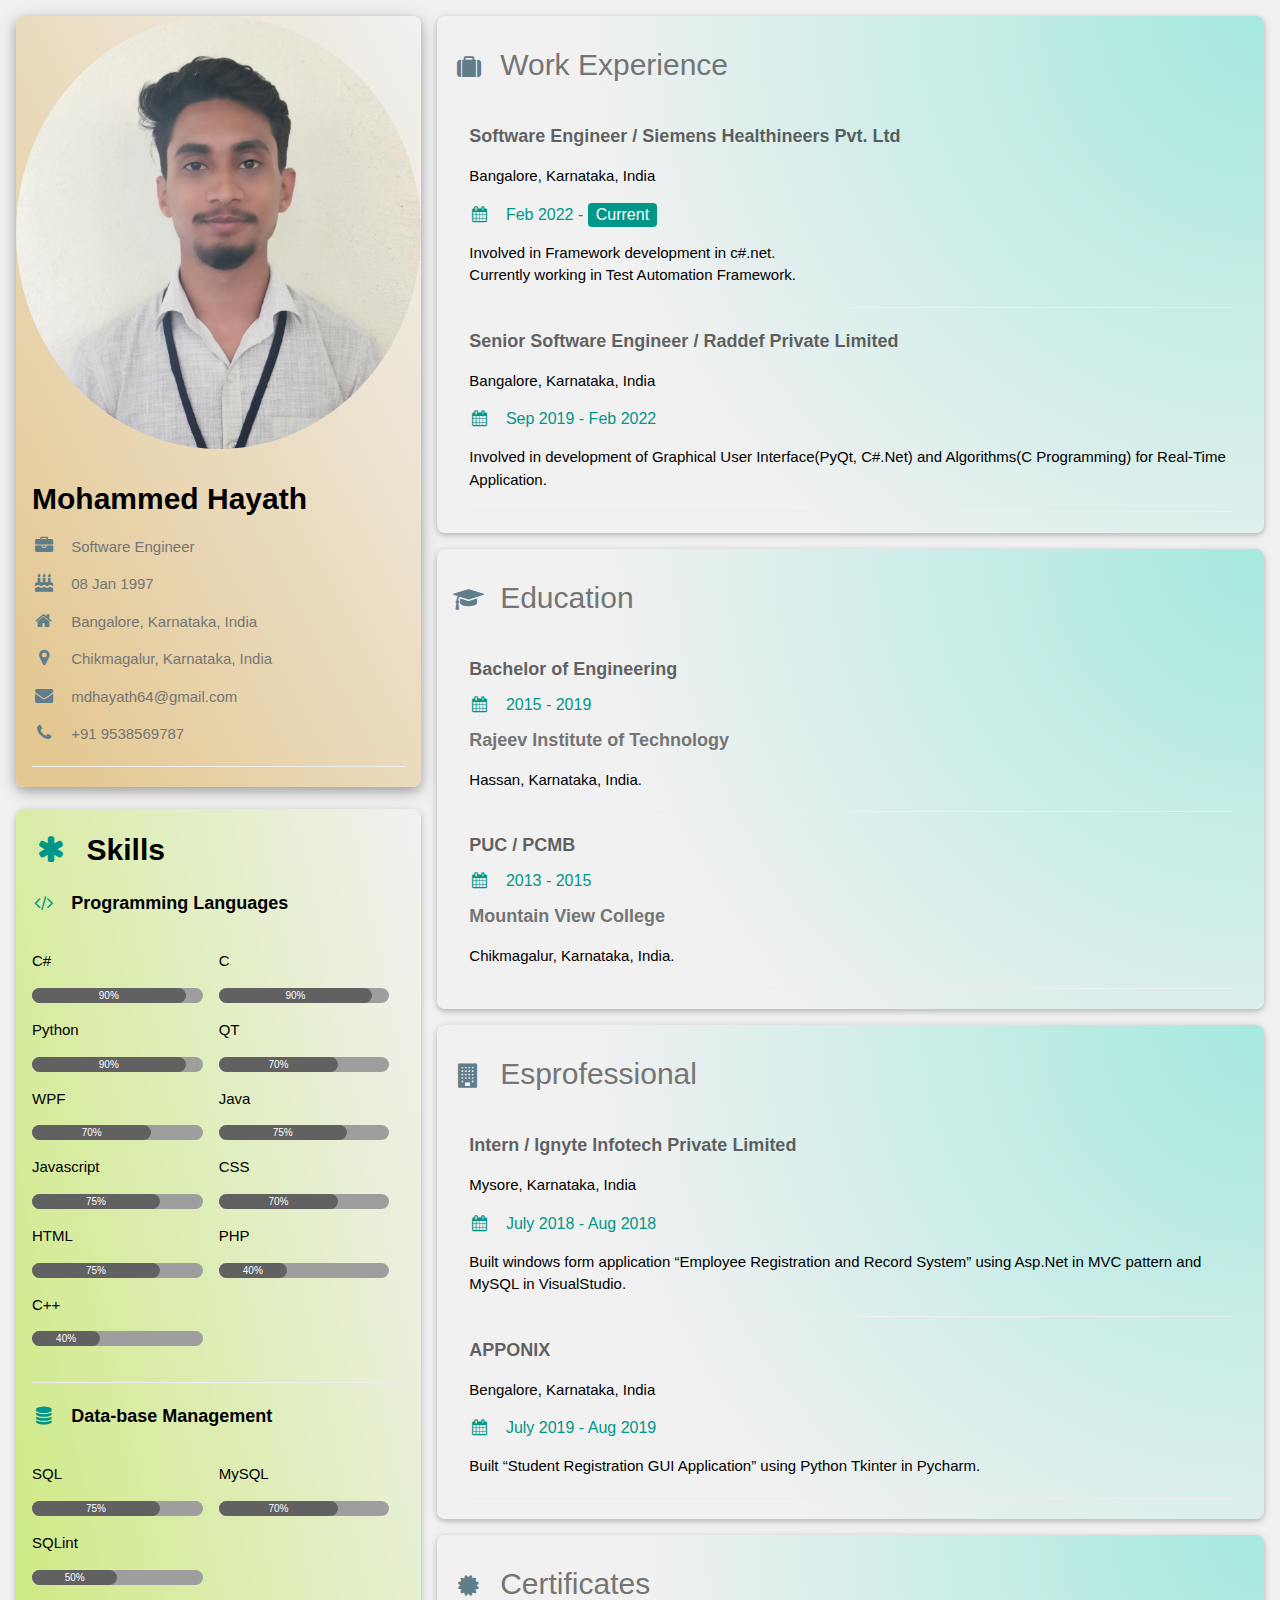
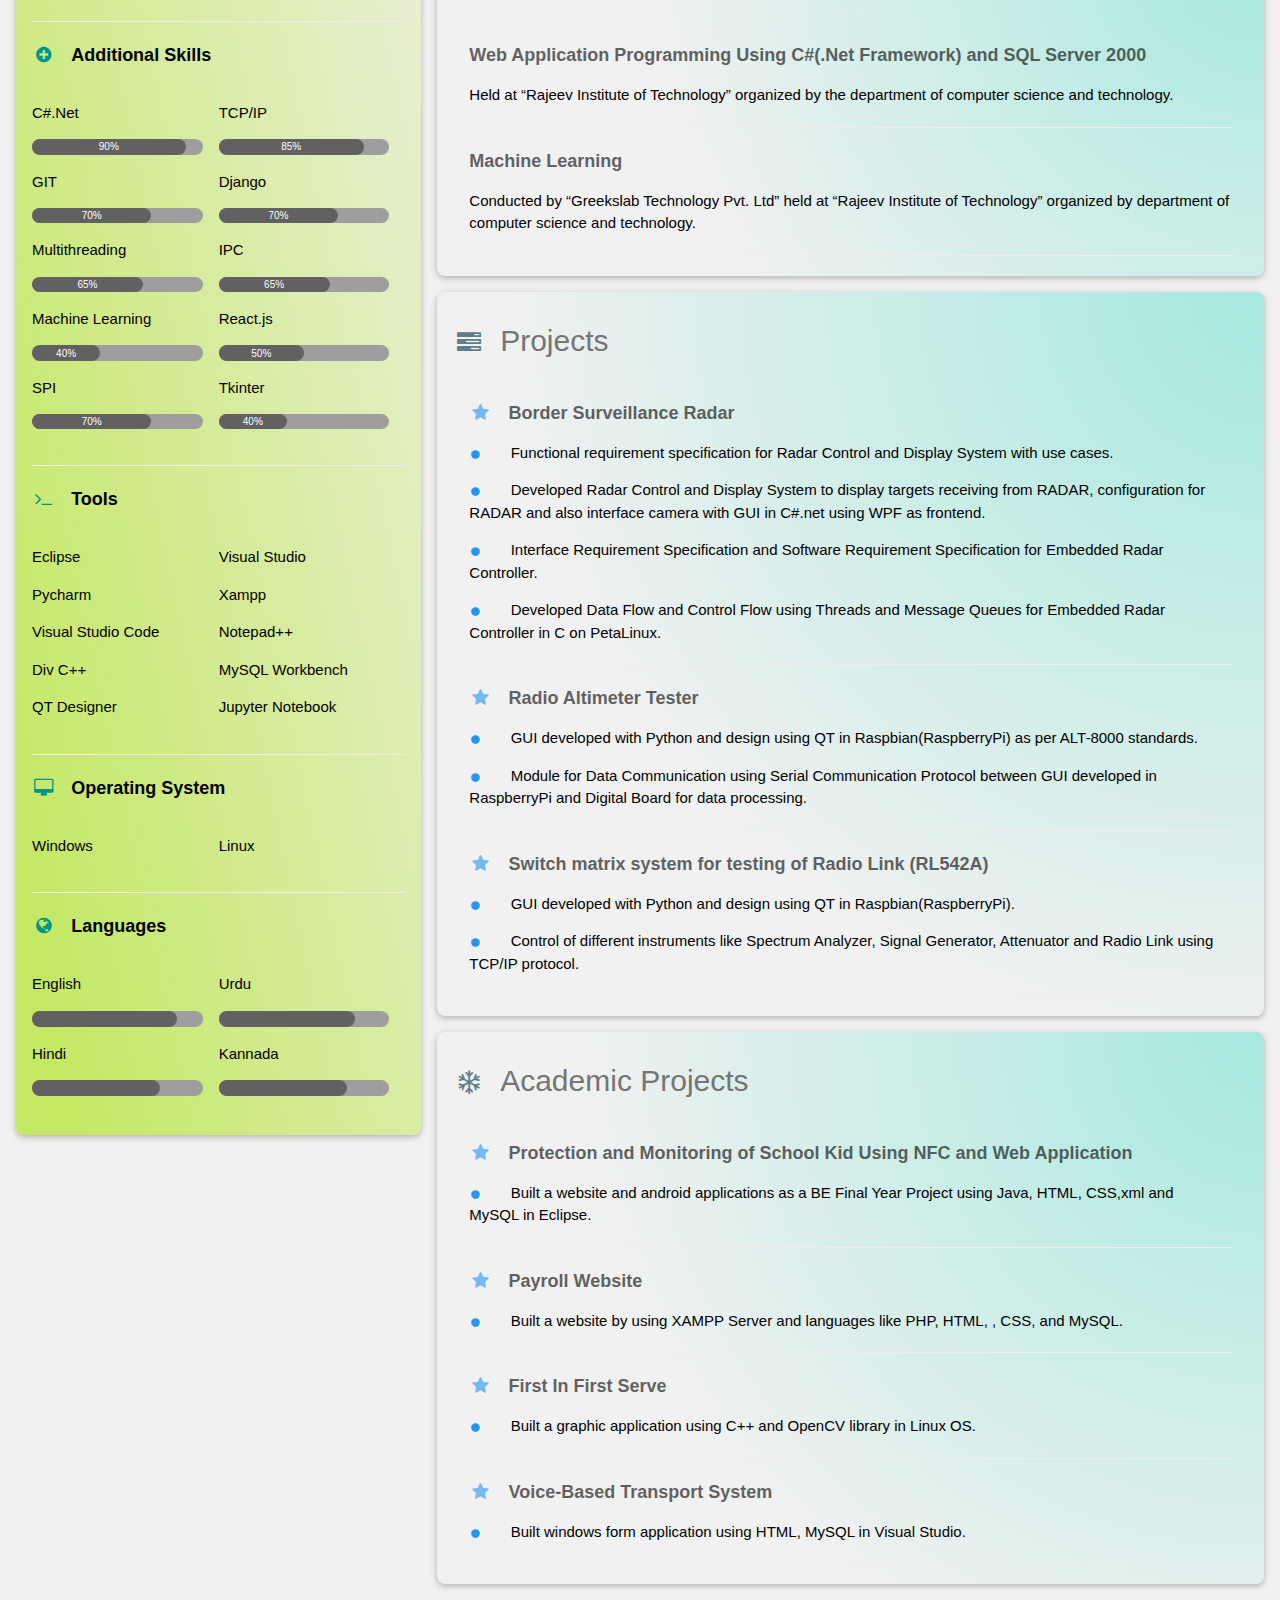
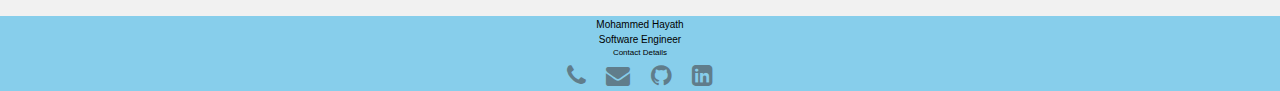
==== commit 5b8f88c2: "corrected footer" ====
--- a/index.html
+++ b/index.html
@@ -66,7 +66,7 @@
           <footer class="w3-container w3-light-blue w3-center w3-margin-top">
           
             <p style="font-size: 10px; margin: 0%; padding: 0%;">Mohammed Hayath </br> Software Engineer</p>
-            <p style="font-size: 8px; margin: 0%; padding: 0%;">Contacts Details</p>
+            <p style="font-size: 8px; margin: 0%; padding: 0%;">Contact Details</p>
             
             <!-- <i class="fa fa-facebook-official w3-hover-opacity"></i>
             <i class="fa fa-instagram w3-hover-opacity"></i>
